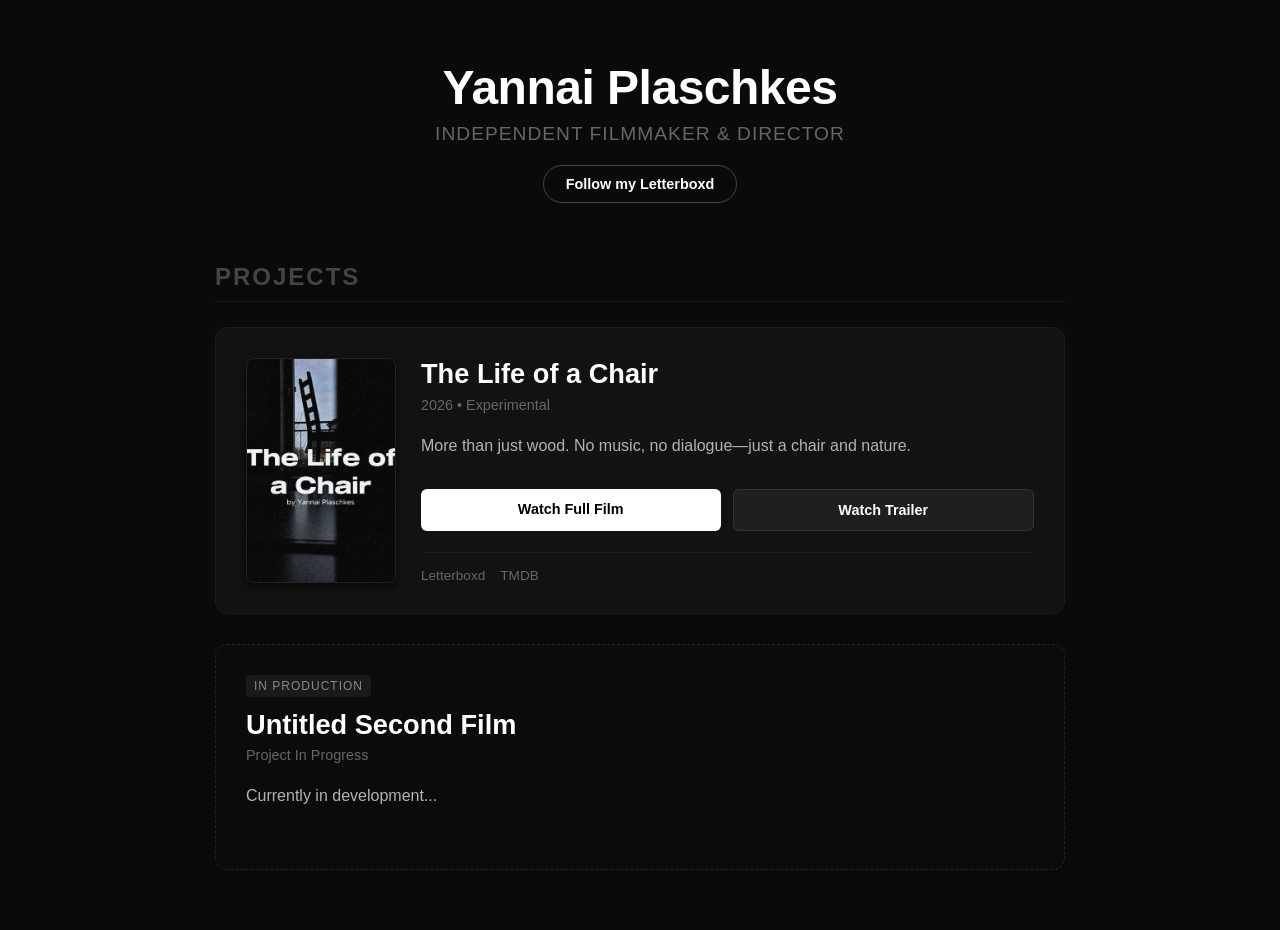
==== index.html @ 7c44093b "index.html aktualisieren" ====
<!DOCTYPE html>
<html lang="en">
<head>
    <meta charset="UTF-8">
    <meta name="viewport" content="width=device-width, initial-scale=1.0">
    <title>Yannai Plaschkes | Filmmaker</title>
    <link rel="stylesheet" href="style.css">
</head>
<body>

    <header>
        <h1>Yannai Plaschkes</h1>
        <p class="subtitle">Independent Filmmaker & Director</p>
        
        <!-- Profile Link -->
        <div class="profile-links">
            <a href="https://letterboxd.com/yannai_cinema/" target="_blank" class="profile-btn lb-profile">
                Follow my Letterboxd
            </a>
        </div>
    </header>

    <main>
        <h2>Projects</h2>
        <div id="movie-grid">
        </div>
    </main>

    <script src="script.js"></script>
</body>
</html>
---- style.css ----
* {
    margin: 0;
    padding: 0;
    box-sizing: border-box;
}

body {
    background-color: #0a0a0a;
    color: #ffffff;
    font-family: -apple-system, BlinkMacSystemFont, 'Segoe UI', Roboto, Helvetica, Arial, sans-serif;
    padding: 60px 20px;
    display: flex;
    flex-direction: column;
    align-items: center;
}

header {
    text-align: center;
    margin-bottom: 60px;
}

    header h1 {
        font-size: 3rem;
        font-weight: 700;
        letter-spacing: -0.5px;
        margin-bottom: 8px;
    }

    header .subtitle {
        color: #666666;
        font-size: 1.2rem;
        letter-spacing: 1px;
        text-transform: uppercase;
    }

.profile-links {
    margin-top: 20px;
    display: flex;
    justify-content: center;
}

.profile-btn {
    text-decoration: none;
    padding: 10px 22px;
    border-radius: 20px;
    font-size: 0.9rem;
    font-weight: 600;
    transition: all 0.2s ease;
}

.lb-profile {
    background-color: transparent;
    color: #ffffff;
    border: 1px solid #444444;
}

    .lb-profile:hover {
        background-color: #ffffff;
        color: #000000;
        border-color: #ffffff;
    }

main {
    width: 100%;
    max-width: 850px;
}

    main h2 {
        font-size: 1.5rem;
        color: #444444;
        text-transform: uppercase;
        letter-spacing: 2px;
        margin-bottom: 25px;
        border-bottom: 1px solid #1a1a1a;
        padding-bottom: 10px;
    }

#movie-grid {
    display: grid;
    grid-template-columns: 1fr;
    gap: 30px;
}

.movie-card {
    background-color: #121212;
    border: 1px solid #1c1c1c;
    border-radius: 12px;
    padding: 30px;
    transition: transform 0.2s ease, border-color 0.2s ease;
}

    .movie-card:hover {
        border-color: #333333;
        transform: translateY(-2px);
    }

.card-content {
    display: flex;
    gap: 25px;
}

.movie-poster {
    width: 150px;
    height: 225px;
    min-width: 150px;
    object-fit: cover;
    border-radius: 8px;
    border: 1px solid #222222;
    box-shadow: 0 4px 12px rgba(0,0,0,0.6);
    display: block; /* Stellt sicher, dass das Bild als Block-Element gerendert wird */
    background-color: #1a1a1a; /* fallback background while image loads / if it fails */
}

.movie-details {
    display: flex;
    flex-direction: column;
    justify-content: space-between;
    flex: 1;
}

    .movie-details h3 {
        font-size: 1.7rem;
        margin-bottom: 6px;
    }

.movie-meta {
    font-size: 0.9rem;
    color: #666666;
    margin-bottom: 20px;
}

.movie-info {
    color: #b3b3b3;
    font-size: 1rem;
    line-height: 1.6;
    margin-bottom: 30px;
}

.movie-links {
    display: flex;
    gap: 12px;
    margin-bottom: 20px;
}

.movie-btn {
    text-decoration: none;
    padding: 12px 20px;
    border-radius: 6px;
    font-size: 0.9rem;
    font-weight: 600;
    text-align: center;
    flex: 1;
    transition: background 0.2s ease, color 0.2s ease;
}

.btn-watch {
    background-color: #ffffff;
    color: #000000;
}

    .btn-watch:hover {
        background-color: #e5e5e5;
    }

.btn-trailer {
    background-color: #1f1f1f;
    color: #ffffff;
    border: 1px solid #333333;
}

    .btn-trailer:hover {
        background-color: #2a2a2a;
    }

.database-links {
    display: flex;
    gap: 15px;
    border-top: 1px solid #1c1c1c;
    padding-top: 15px;
}

.db-link {
    color: #666666;
    text-decoration: none;
    font-size: 0.85rem;
    transition: color 0.2s ease;
}

    .db-link:hover {
        color: #ffffff;
    }

.upcoming-card {
    background-color: #0b0b0b;
    border: 1px dashed #222222;
}

    .upcoming-card:hover {
        border-color: #444444;
    }

    .upcoming-card h3 {
        font-size: 1.7rem;
        margin-bottom: 6px;
    }

.badge {
    background-color: #1a1a1a;
    color: #888888;
    font-size: 0.75rem;
    text-transform: uppercase;
    letter-spacing: 1px;
    padding: 4px 8px;
    border-radius: 4px;
    display: inline-block;
    margin-bottom: 12px;
}

@media (max-width: 600px) {
    .card-content {
        flex-direction: column;
        align-items: center;
        text-align: center;
    }

    .movie-poster {
        width: 180px;
        height: 270px;
        margin-bottom: 15px;
    }

    .movie-links {
        justify-content: center;
    }

    .database-links {
        justify-content: center;
    }
}

::-webkit-scrollbar {
  width: 10px;
}
::-webkit-scrollbar-track {
  background: #121212; 
}
::-webkit-scrollbar-thumb {
  background: #333; 
  border-radius: 5px;
}
::-webkit-scrollbar-thumb:hover {
  background: #555; 
}
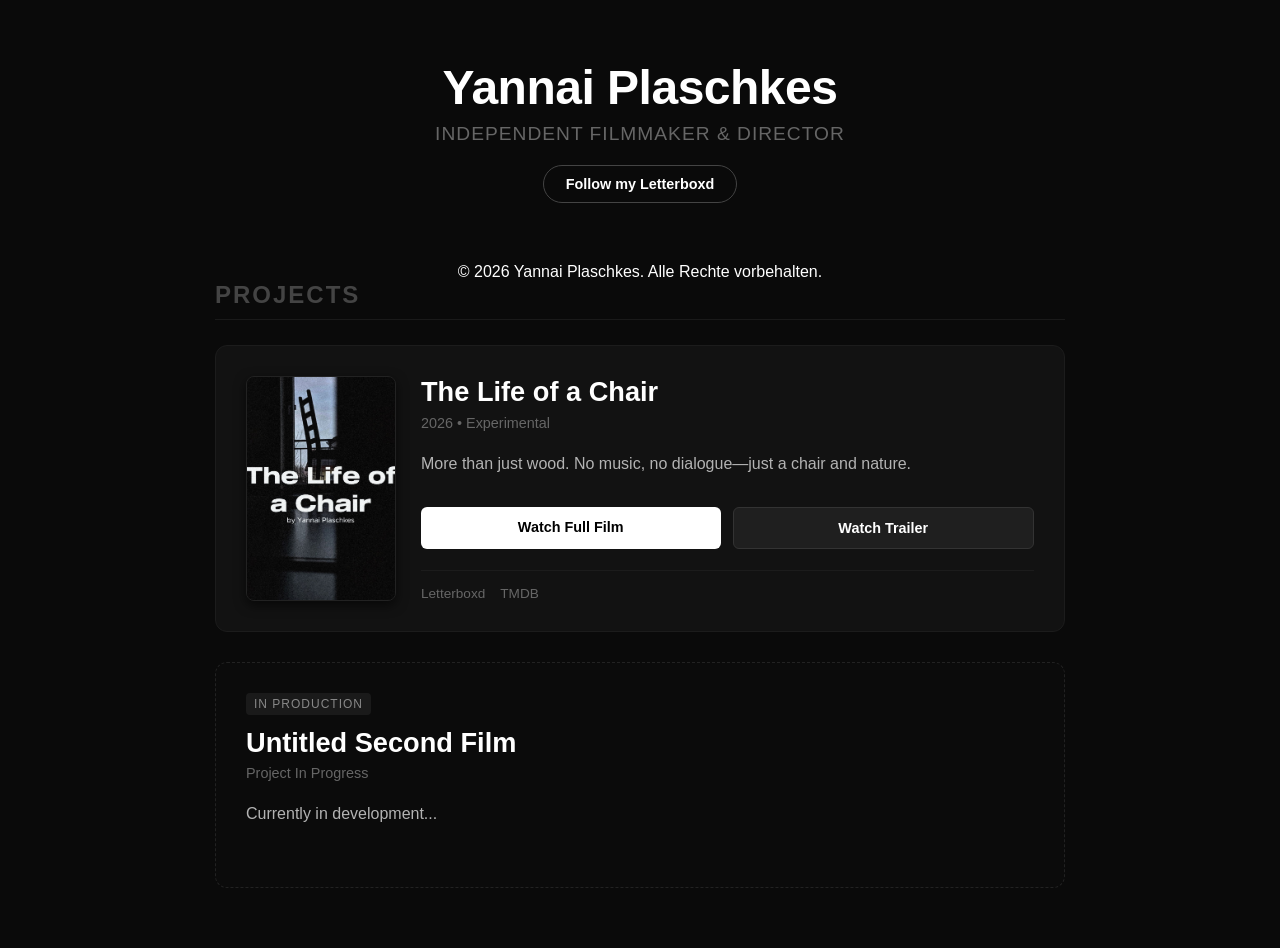
==== commit 470212e4: "index.html aktualisieren" ====
--- a/index.html
+++ b/index.html
@@ -20,6 +20,10 @@
         </div>
     </header>
 
+    <footer>
+        <p>© 2026 Yannai Plaschkes. Alle Rechte vorbehalten.</p>
+    </footer>
+
     <main>
         <h2>Projects</h2>
         <div id="movie-grid">
--- a/style.css
+++ b/style.css
@@ -252,3 +252,12 @@
   background: #555; 
 }
 
+@keyframes fadeInPage {
+  from { opacity: 0; transform: translateY(20px); }
+  to { opacity: 1; transform: translateY(0); }
+}
+
+body {
+  animation: fadeInPage 1.0s ease-out forwards;
+}
+
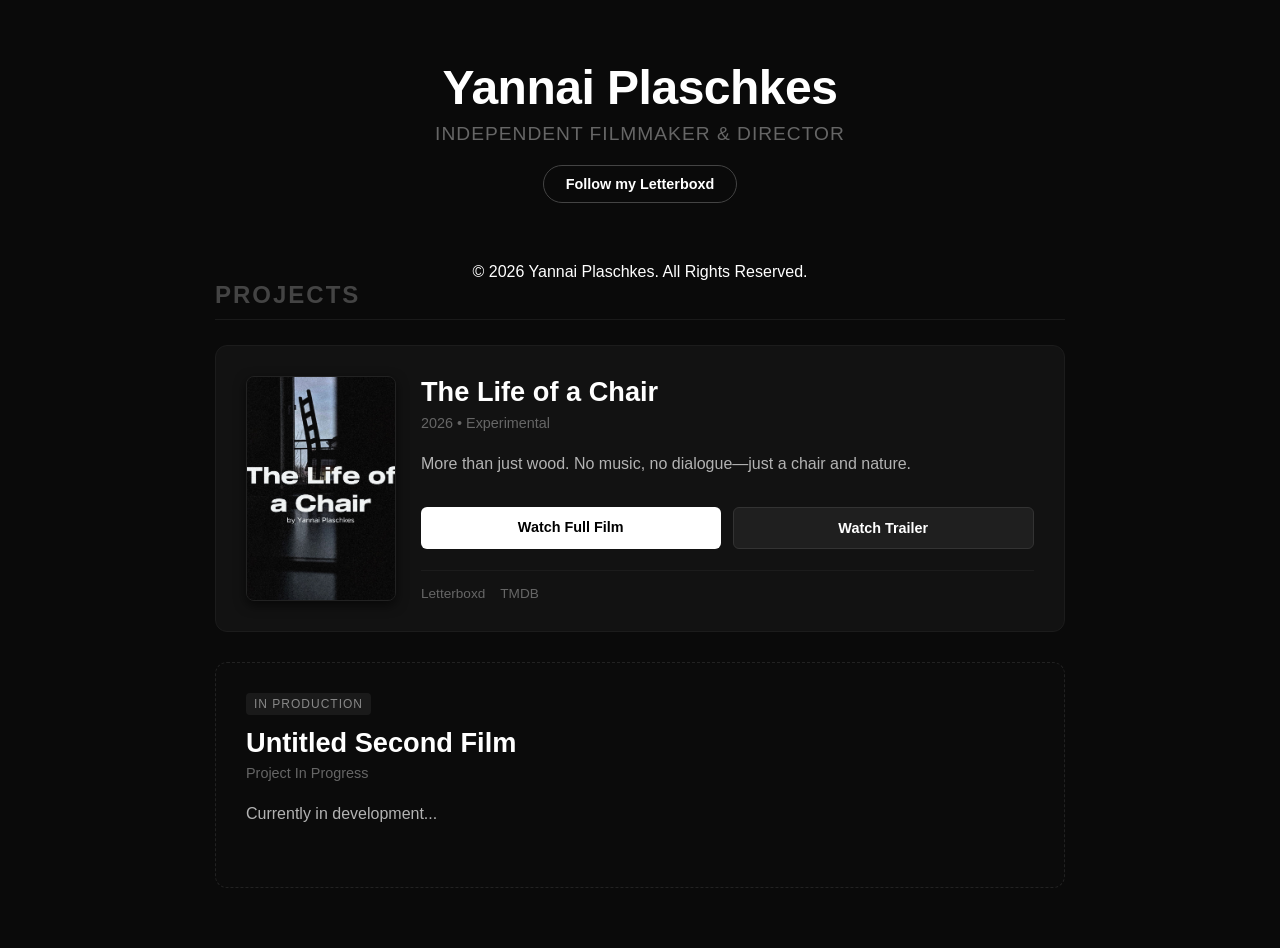
==== commit e271892e: "index.html aktualisieren" ====
--- a/index.html
+++ b/index.html
@@ -21,7 +21,7 @@
     </header>
 
     <footer>
-        <p>© 2026 Yannai Plaschkes. Alle Rechte vorbehalten.</p>
+        <p>© 2026 Yannai Plaschkes. All Rights Reserved.</p>
     </footer>
 
     <main>
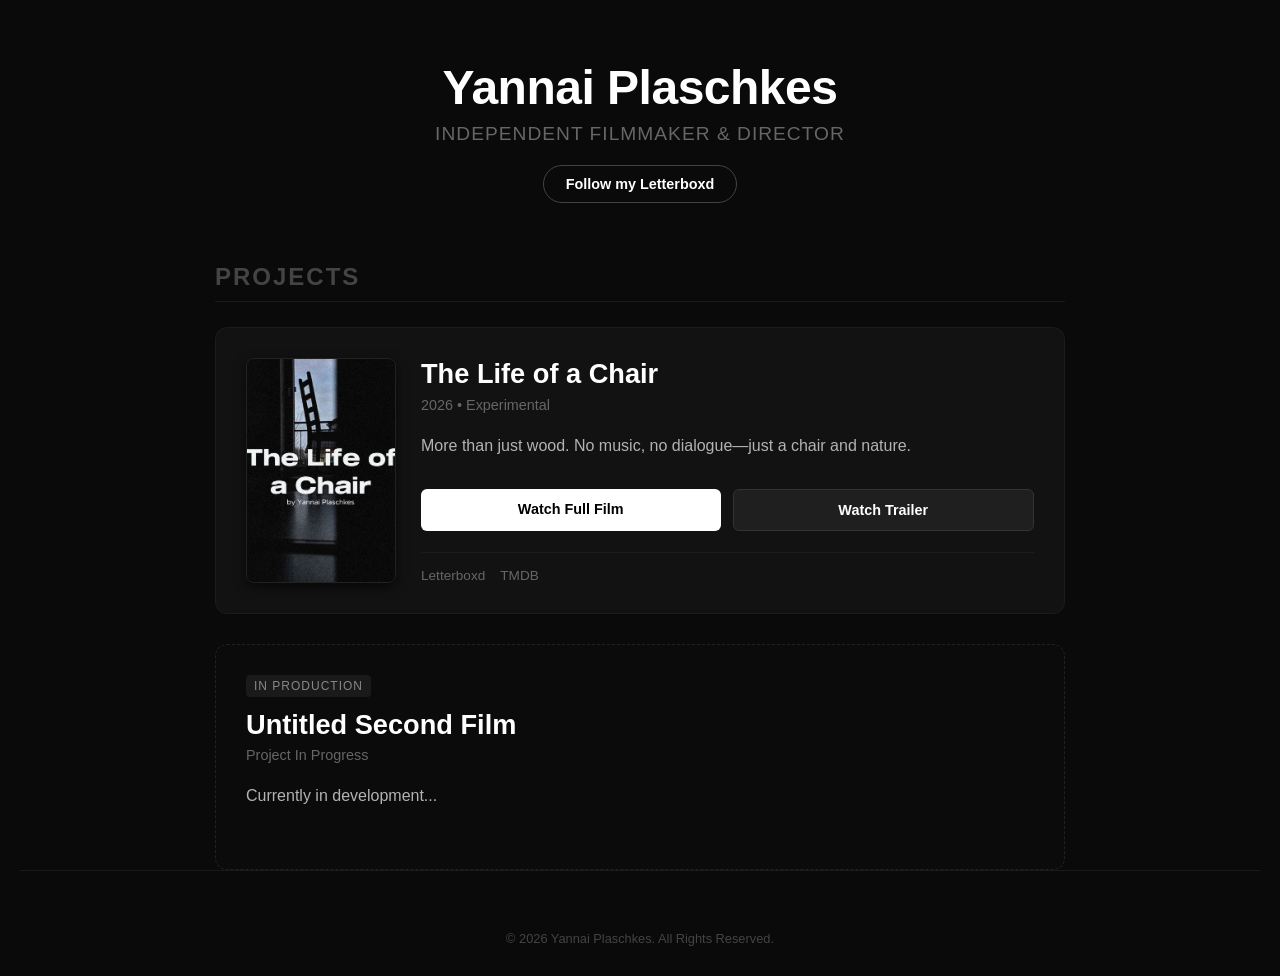
==== commit 75a4687b: "Update index.html" ====
--- a/index.html
+++ b/index.html
@@ -20,17 +20,16 @@
         </div>
     </header>
 
-    <footer>
-        <p>© 2026 Yannai Plaschkes. All Rights Reserved.</p>
-    </footer>
-
     <main>
         <h2>Projects</h2>
         <div id="movie-grid">
         </div>
     </main>
 
+    <footer>
+        <p>© 2026 Yannai Plaschkes. All Rights Reserved.</p>
+    </footer>
+
     <script src="script.js"></script>
 </body>
-</html> 
-
+</html>
--- a/style.css
+++ b/style.css
@@ -261,3 +261,36 @@
   animation: fadeInPage 1.0s ease-out forwards;
 }
 
+/* --- FIX FÜR DEN FOOTER GANZ UNTEN --- */
+
+html, body {
+    margin: 0;
+    padding: 0;
+    height: 100%;
+}
+
+body {
+    display: flex;
+    flex-direction: column;
+    min-height: 100vh; /* Nutzt die volle Bildschirmhöhe */
+    padding: 60px 20px 0 20px; /* Entfernt das untere Padding, damit der Footer ganz unten sitzen kann */
+}
+
+main {
+    flex: 1 0 auto; /* Drückt den Footer aktiv nach unten */
+    width: 100%;
+    max-width: 850px;
+    margin: 0 auto; /* Zentriert den Hauptinhalt sauber */
+}
+
+footer {
+    flex-shrink: 0; /* Verhindert, dass der Footer gestaucht wird */
+    width: 100%;
+    text-align: center;
+    padding: 60px 0 30px 0; /* Gibt dem Footer Luft zu den Projekten darüber */
+    font-size: 0.8rem;
+    color: #444444; 
+    border-top: 1px solid #1a1a1a; /* Eine dezente Trennlinie über dem Footer */
+}
+
+
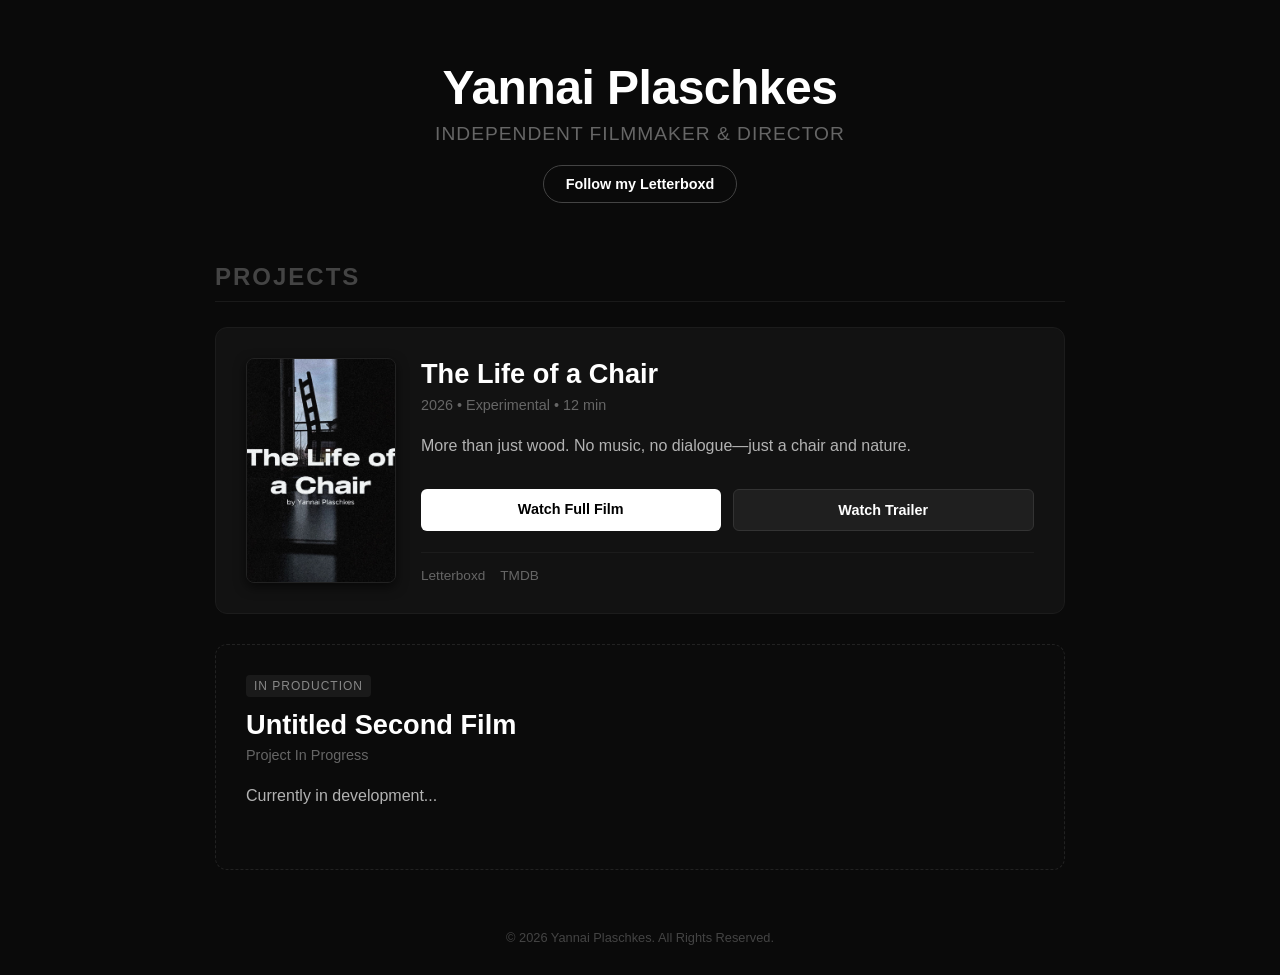
==== commit 8fa7302f: "Update index.html" ====
--- a/index.html
+++ b/index.html
@@ -30,6 +30,7 @@
         <p>© 2026 Yannai Plaschkes. All Rights Reserved.</p>
     </footer>
 
+    <script src="movies-data.js"></script>
     <script src="script.js"></script>
 </body>
 </html>
--- a/style.css
+++ b/style.css
@@ -261,8 +261,6 @@
   animation: fadeInPage 1.0s ease-out forwards;
 }
 
-/* --- FIX FÜR DEN FOOTER GANZ UNTEN --- */
-
 html, body {
     margin: 0;
     padding: 0;
@@ -272,25 +270,24 @@
 body {
     display: flex;
     flex-direction: column;
-    min-height: 100vh; /* Nutzt die volle Bildschirmhöhe */
-    padding: 60px 20px 0 20px; /* Entfernt das untere Padding, damit der Footer ganz unten sitzen kann */
+    min-height: 100vh; 
+    padding: 60px 20px 0 20px; 
 }
 
 main {
-    flex: 1 0 auto; /* Drückt den Footer aktiv nach unten */
+    flex: 1 0 auto; 
     width: 100%;
     max-width: 850px;
-    margin: 0 auto; /* Zentriert den Hauptinhalt sauber */
+    margin: 0 auto;
 }
 
 footer {
-    flex-shrink: 0; /* Verhindert, dass der Footer gestaucht wird */
+    flex-shrink: 0; 
     width: 100%;
     text-align: center;
-    padding: 60px 0 30px 0; /* Gibt dem Footer Luft zu den Projekten darüber */
+    padding: 60px 0 30px 0; 
     font-size: 0.8rem;
     color: #444444; 
-    border-top: 1px solid #1a1a1a; /* Eine dezente Trennlinie über dem Footer */
-}
-
-
+}
+
+
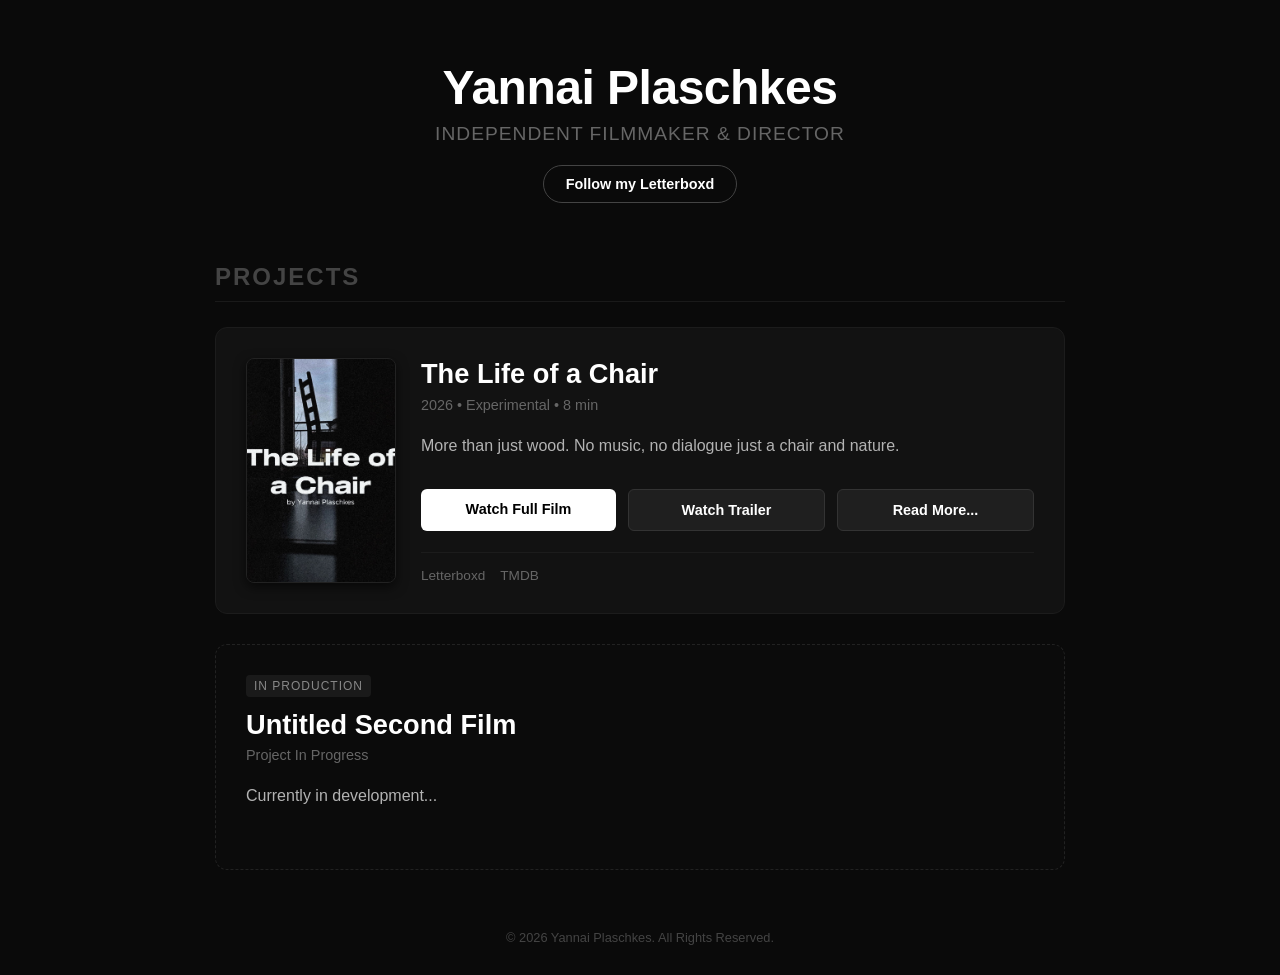
==== commit 7b925dc3: "Update index.html" ====
--- a/index.html
+++ b/index.html
@@ -4,6 +4,7 @@
     <meta charset="UTF-8">
     <meta name="viewport" content="width=device-width, initial-scale=1.0">
     <title>Yannai Plaschkes | Filmmaker</title>
+    <link rel="icon" type="image/png" href="favicon.png">
     <link rel="stylesheet" href="style.css">
 </head>
 <body>
--- a/style.css
+++ b/style.css
@@ -107,8 +107,8 @@
     border-radius: 8px;
     border: 1px solid #222222;
     box-shadow: 0 4px 12px rgba(0,0,0,0.6);
-    display: block; /* Stellt sicher, dass das Bild als Block-Element gerendert wird */
-    background-color: #1a1a1a; /* fallback background while image loads / if it fails */
+    display: block; 
+    background-color: #1a1a1a; 
 }
 
 .movie-details {
@@ -290,4 +290,50 @@
     color: #444444; 
 }
 
-
+.back-link {
+    display: inline-block;
+    margin-bottom: 20px;
+    color: #666666;
+    text-decoration: none;
+    font-size: 0.9rem;
+}
+
+    .back-link:hover {
+        color: #ffffff;
+    }
+
+.photo-gallery {
+    display: grid;
+    grid-template-columns: repeat(auto-fit, minmax(220px, 1fr));
+    gap: 15px;
+    margin-bottom: 40px;
+}
+
+.photo-gallery img {
+    width: 100%;
+    height: 260px;
+    object-fit: cover;
+    border-radius: 8px;
+    border: 1px solid #1c1c1c;
+}
+
+.movie-description {
+    color: #b3b3b3;
+    line-height: 1.7;
+    font-size: 1.05rem;
+    margin-bottom: 50px;
+    white-space: pre-line;
+}
+
+.movie-card:not(.upcoming-card) .movie-details h3,
+.movie-card:not(.upcoming-card) .movie-poster {
+    transition: color 0.2s ease, opacity 0.2s ease;
+}
+
+.movie-card:not(.upcoming-card):hover .movie-details h3 {
+    color: #cccccc;
+}
+
+.movie-card:not(.upcoming-card):hover .movie-poster {
+    opacity: 0.85;
+}
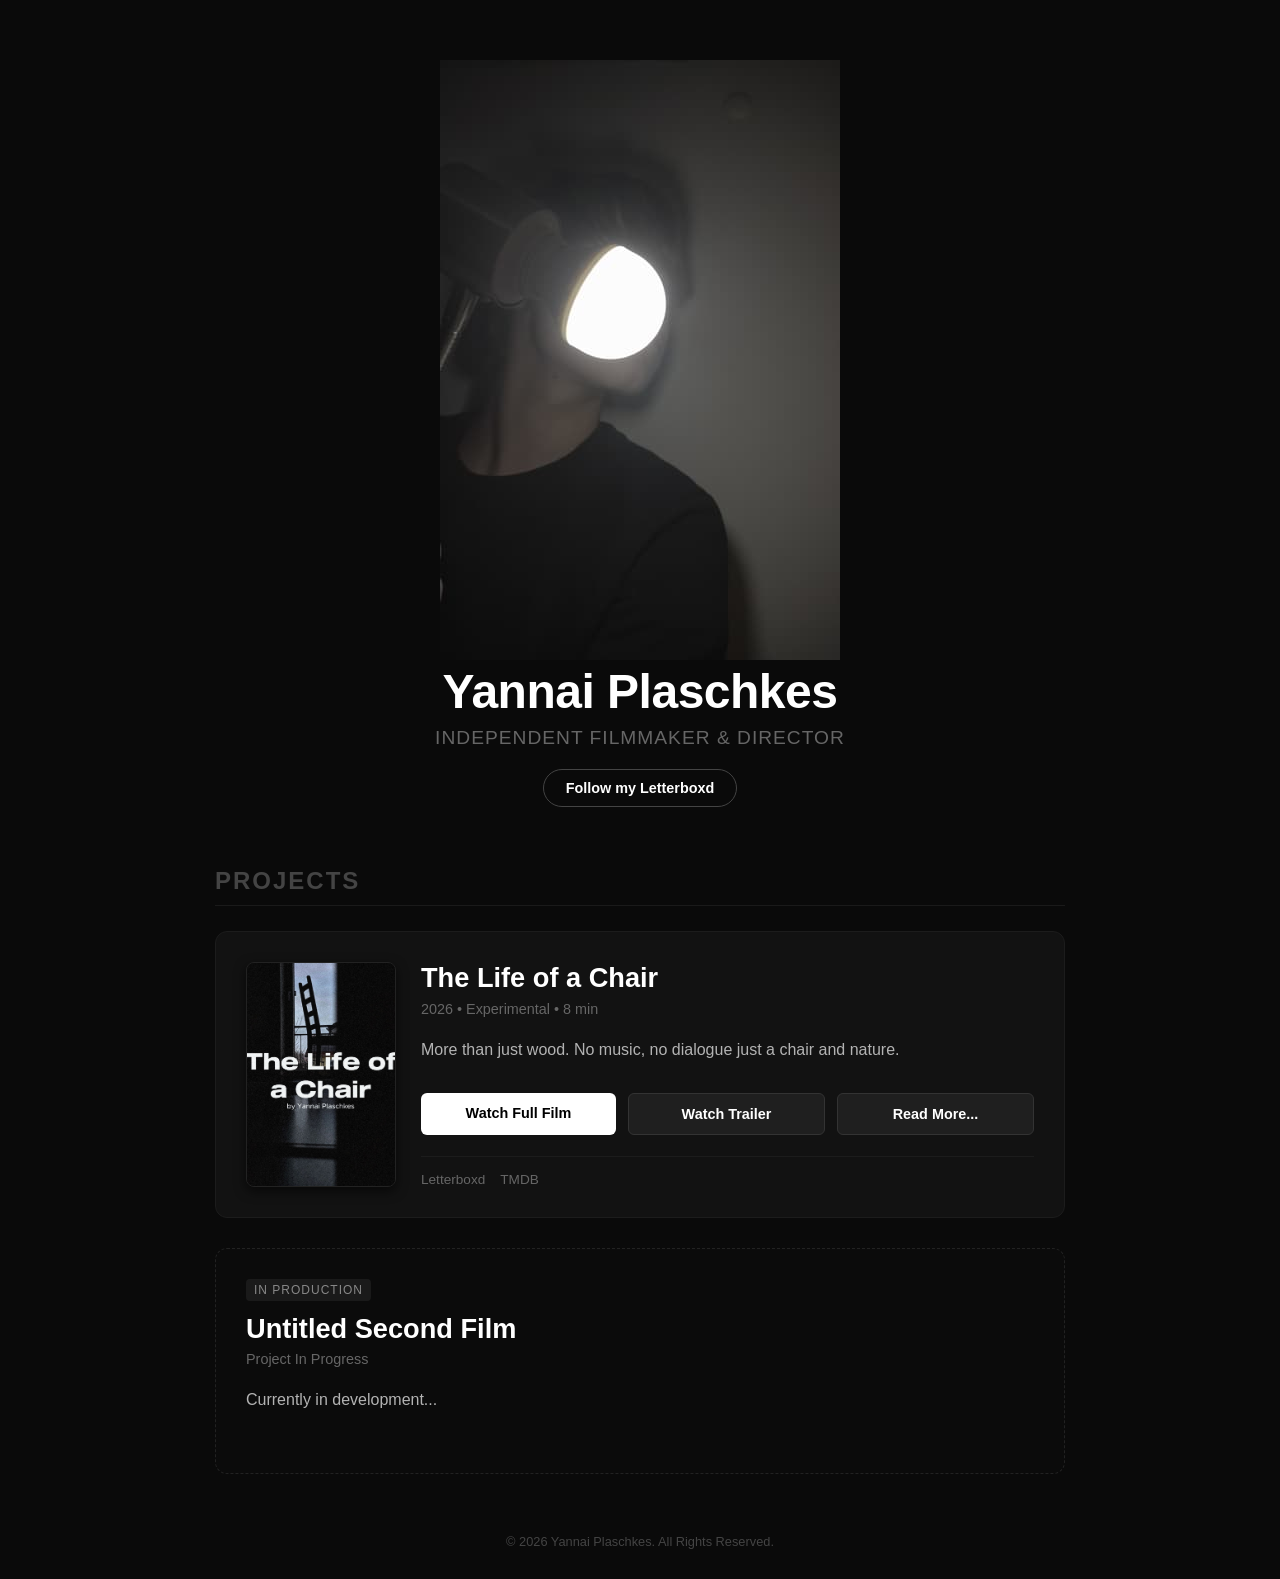
==== commit 984eda93: "Update index.html" ====
--- a/index.html
+++ b/index.html
@@ -4,12 +4,13 @@
     <meta charset="UTF-8">
     <meta name="viewport" content="width=device-width, initial-scale=1.0">
     <title>Yannai Plaschkes | Filmmaker</title>
-    <link rel="icon" type="image/png" href="favicon.png">
+    <link rel="icon" type="image/png" href="favicon.ico">
     <link rel="stylesheet" href="style.css">
 </head>
 <body>
 
-    <header>
+ <header>
+        <img src="profile.jpg" alt="Yannai Plaschkes" class="profile-pic">
         <h1>Yannai Plaschkes</h1>
         <p class="subtitle">Independent Filmmaker & Director</p>
         
--- a/style.css
+++ b/style.css
@@ -337,3 +337,71 @@
 .movie-card:not(.upcoming-card):hover .movie-poster {
     opacity: 0.85;
 }
+.photo-gallery img {
+    cursor: pointer;
+    transition: opacity 0.2s ease;
+}
+
+.photo-gallery img:hover {
+    opacity: 0.85;
+}
+
+.lightbox {
+    display: none;
+    position: fixed;
+    top: 0;
+    left: 0;
+    width: 100%;
+    height: 100%;
+    background: rgba(0, 0, 0, 0.9);
+    z-index: 1000;
+    justify-content: center;
+    align-items: center;
+    cursor: zoom-out;
+}
+
+.lightbox.active {
+    display: flex;
+}
+
+.lightbox img {
+    max-width: 90%;
+    max-height: 90%;
+    border-radius: 8px;
+    box-shadow: 0 8px 30px rgba(0,0,0,0.6);
+}
+
+.lightbox-close {
+    position: absolute;
+    top: 20px;
+    right: 30px;
+    color: #ffffff;
+    font-size: 2.5rem;
+    cursor: pointer;
+    line-height: 1;
+}
+
+.lightbox-arrow {
+    position: absolute;
+    top: 50%;
+    transform: translateY(-50%);
+    color: #ffffff;
+    font-size: 2rem;
+    cursor: pointer;
+    padding: 15px;
+    user-select: none;
+    opacity: 0.7;
+    transition: opacity 0.2s ease;
+}
+
+.lightbox-arrow:hover {
+    opacity: 1;
+}
+
+.lightbox-prev {
+    left: 20px;
+}
+
+.lightbox-next {
+    right: 20px;
+}
